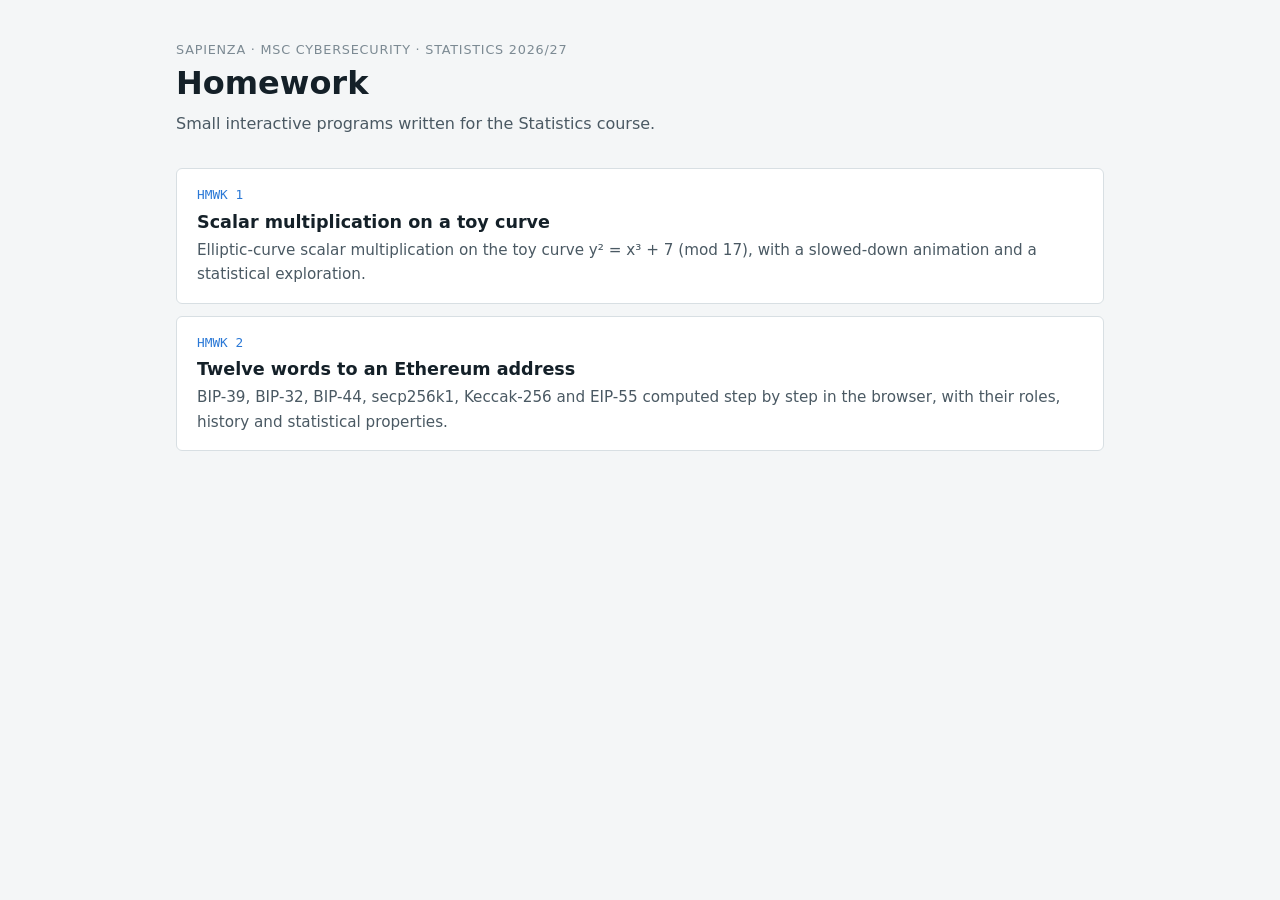
==== index.html @ d6e799f4 "Rename titles and controls" ====
<!doctype html>
<html lang="en">
<head>
  <meta charset="utf-8">
  <meta name="viewport" content="width=device-width, initial-scale=1">
  <title>Statistics in Cybersecurity – Homework</title>
  <link rel="stylesheet" href="css/style.css">
</head>
<body>
  <header class="page-head">
    <p class="eyebrow">Sapienza · MSc Cybersecurity · Statistics 2026/27</p>
    <h1>Homework</h1>
    <p class="lead">Small interactive programs written for the Statistics course.</p>
  </header>

  <main>
    <ol class="hw-list">
      <li>
        <a href="hw1.html">
          <span class="hw-num">HMWK 1</span>
          <span class="hw-title">Scalar multiplication on a toy curve</span>
          <span class="hw-desc">Elliptic-curve scalar multiplication on the toy curve y² = x³ + 7 (mod 17), with a slowed-down animation and a statistical exploration.</span>
        </a>
      </li>
      <li>
        <a href="hw2.html">
          <span class="hw-num">HMWK 2</span>
          <span class="hw-title">Twelve words to an Ethereum address</span>
          <span class="hw-desc">BIP-39, BIP-32, BIP-44, secp256k1, Keccak-256 and EIP-55 computed step by step in the browser, with their roles, history and statistical properties.</span>
        </a>
      </li>
    </ol>
  </main>
</body>
</html>
---- css/style.css ----
:root {
  --bg: #f4f6f7;
  --surface: #ffffff;
  --ink: #142028;
  --ink-2: #4a5963;
  --ink-3: #7c8a93;
  --line: #d8dfe3;
  --accent: #2a78d6;
  --accent-2: #eb6834;
  --good: #1f8a4c;
  --bad: #c43d3d;
  --c-gen: #6250d6;
  --c-sum: #c98500;
  --c-der: #1a9e70;
  --c-hash: #eb6834;

  --font-body: system-ui, -apple-system, "Segoe UI", Roboto, sans-serif;
  --font-mono: ui-monospace, "SF Mono", Menlo, Consolas, monospace;
  --radius: 6px;
  color-scheme: light;
}
@media (prefers-color-scheme: dark) {
  :root {
    --bg: #11171b;
    --surface: #182127;
    --ink: #e8eef1;
    --ink-2: #a9b6be;
    --ink-3: #7d8b94;
    --line: #2b373f;
    --accent: #3987e5;
    --accent-2: #d95926;
    --good: #3fb36f;
    --bad: #e66767;
    --c-gen: #9085e9;
    --c-sum: #e0a521;
    --c-der: #2bbf8a;
    --c-hash: #e8743f;
    color-scheme: dark;
  }
}

* { box-sizing: border-box; }
body {
  margin: 0;
  background: var(--bg);
  color: var(--ink);
  font: 16px/1.6 var(--font-body);
}
a { color: var(--accent); }
.page-head, main, .page-foot {
  max-width: 960px;
  margin: 0 auto;
  padding-inline: 16px;
}
.page-head { padding-block: 40px 16px; }
.page-head h1 { margin: 4px 0 8px; font-size: 2rem; line-height: 1.2; text-wrap: balance; }
.eyebrow {
  margin: 0;
  font-size: 0.8rem;
  letter-spacing: 0.06em;
  text-transform: uppercase;
  color: var(--ink-3);
}
.eyebrow a { color: inherit; }
.lead { max-width: 65ch; color: var(--ink-2); margin: 0; }
.math, code { font-family: var(--font-mono); font-size: 0.92em; }

main { display: grid; gap: 24px; padding-block: 16px 48px; }
section {
  background: var(--surface);
  border: 1px solid var(--line);
  border-radius: var(--radius);
  padding: 20px;
  min-width: 0;
}
section h2 { margin: 0 0 12px; font-size: 1.25rem; display: flex; gap: 10px; align-items: baseline; }
.sec-num { font-family: var(--font-mono); color: var(--accent); font-size: 0.95rem; }

.page-foot { padding-block: 0 32px; color: var(--ink-3); font-size: 0.85rem; }

.hw-list { list-style: none; margin: 0; padding: 0; display: grid; gap: 12px; }
.hw-list li > a, .hw-list li.locked {
  display: grid;
  gap: 2px;
  padding: 16px 20px;
  background: var(--surface);
  border: 1px solid var(--line);
  border-radius: var(--radius);
  color: var(--ink);
  text-decoration: none;
}
.hw-list li > a:hover, .hw-list li > a:focus-visible { border-color: var(--accent); }
.hw-list .locked { opacity: 0.6; }
.hw-num { font-family: var(--font-mono); font-size: 0.8rem; color: var(--accent); }
.hw-title { font-weight: 600; font-size: 1.1rem; }
.hw-desc { color: var(--ink-2); font-size: 0.95rem; }

.note { margin: 0 0 16px; color: var(--ink-2); max-width: 70ch; }
.param-form {
  display: grid;
  grid-template-columns: repeat(auto-fit, minmax(120px, 1fr));
  gap: 12px;
  align-items: end;
}
.param-form label { display: grid; gap: 2px; font-family: var(--font-mono); font-weight: 600; }
.hint { font-family: var(--font-body); font-weight: 400; font-size: 0.75rem; color: var(--ink-3); }
input, select {
  font: inherit;
  font-family: var(--font-mono);
  font-weight: 400;
  padding: 6px 8px;
  border: 1px solid var(--line);
  border-radius: var(--radius);
  background: var(--bg);
  color: var(--ink);
  width: 100%;
}
button {
  font: inherit;
  font-weight: 600;
  padding: 8px 14px;
  border: 1px solid var(--accent);
  border-radius: var(--radius);
  background: var(--accent);
  color: #fff;
  cursor: pointer;
}
button.secondary { background: transparent; color: var(--accent); }
button:hover { filter: brightness(1.08); }
button:focus-visible, input:focus-visible, select:focus-visible { outline: 2px solid var(--accent-2); outline-offset: 2px; }
.error { color: var(--bad); margin: 12px 0 0; }
.check { color: var(--good); margin: 12px 0 0; font-size: 0.95rem; }

.table-wrap { overflow-x: auto; border: 1px solid var(--line); border-radius: var(--radius); }
table { border-collapse: collapse; width: 100%; font-size: 0.95rem; }
th, td { padding: 6px 12px; text-align: left; border-bottom: 1px solid var(--line); white-space: nowrap; }
th { font-size: 0.75rem; text-transform: uppercase; letter-spacing: 0.06em; color: var(--ink-3); background: var(--bg); }
tbody tr:last-child td { border-bottom: 0; }
td.num { font-family: var(--font-mono); font-variant-numeric: tabular-nums; }
td.gap { text-align: center; color: var(--ink-3); font-style: italic; }
tr.final td { background: color-mix(in srgb, var(--accent) 12%, transparent); font-weight: 600; }

.result {
  margin-top: 16px;
  display: flex;
  flex-wrap: wrap;
  gap: 4px 16px;
  align-items: baseline;
  padding: 14px 18px;
  border: 2px solid var(--accent);
  border-radius: var(--radius);
}
.result-label { font-size: 0.8rem; letter-spacing: 0.08em; font-weight: 700; color: var(--accent); }
.result-value { font-family: var(--font-mono); font-size: 1.3rem; font-weight: 600; }
.lbl { white-space: nowrap; }
th.greek { text-transform: none; font-size: 0.9rem; }
button { white-space: nowrap; }

section h3 { margin: 28px 0 8px; font-size: 1.05rem; }
.facts {
  display: grid;
  grid-template-columns: max-content 1fr;
  gap: 4px 16px;
  margin: 16px 0 0;
  font-size: 0.95rem;
}
.facts dt { color: var(--ink-3); }
.facts dd { margin: 0; font-family: var(--font-mono); }
.base-picker {
  display: flex;
  flex-wrap: wrap;
  gap: 8px 12px;
  align-items: center;
  margin-top: 16px;
  padding-top: 16px;
  border-top: 1px solid var(--line);
}
.base-picker label { color: var(--ink-2); font-size: 0.95rem; }
.base-picker select { width: auto; min-width: 0; max-width: 100%; }
.bits { font-family: var(--font-mono); margin: 0 0 12px; font-weight: 600; }
.compare { margin: 12px 0 0; color: var(--ink-2); }

.viz-controls {
  display: flex;
  flex-wrap: wrap;
  gap: 12px 20px;
  align-items: end;
  margin-bottom: 12px;
}
.viz-controls label { display: grid; gap: 4px; font-size: 0.85rem; color: var(--ink-2); }
.viz-controls select { width: auto; max-width: 100%; }
.viz-controls input[type="range"] { padding: 0; accent-color: var(--accent); }
.viz-buttons { display: flex; gap: 8px; }
button:disabled, select:disabled { opacity: 0.45; cursor: not-allowed; }
.viz-caption {
  min-height: 3.2em;
  margin: 0 0 8px;
  font-family: var(--font-mono);
  font-size: 0.9rem;
}
.viz-wrap { max-width: 600px; }
#viz { width: 100%; height: auto; display: block; background: var(--bg); border: 1px solid var(--line); border-radius: var(--radius); }
#viz .grid { stroke: var(--line); stroke-width: 0.5; }
#viz .grid.major { stroke-width: 1; }
#viz .tick { fill: var(--ink-3); font: 11px var(--font-mono); }
#viz .pt { fill: var(--ink-3); }
#viz .pt.trail { fill: var(--ink-2); }
#viz .pt.operand { fill: var(--accent); stroke: var(--surface); stroke-width: 2; }
#viz .pt.third { fill: none; stroke: var(--accent-2); stroke-width: 2; stroke-dasharray: 3 2; }
#viz .pt.result { fill: var(--accent-2); stroke: var(--surface); stroke-width: 2; }
#viz .mod-line { fill: var(--accent); opacity: 0.5; }
#viz .mod-line.vertical { stroke: var(--accent); stroke-width: 2; opacity: 0.5; }
#viz .reflect { stroke: var(--accent-2); stroke-width: 1.5; stroke-dasharray: 4 3; }
#viz .pt-label { font: 600 12px var(--font-mono); paint-order: stroke; stroke: var(--bg); stroke-width: 3px; }
#viz .trail-label { fill: var(--ink-2); font-weight: 400; }
#viz .operand-label { fill: var(--accent); }
#viz .result-label-svg { fill: var(--accent-2); }
.viz-legend {
  list-style: none;
  display: flex;
  flex-wrap: wrap;
  gap: 6px 18px;
  padding: 0;
  margin: 10px 0 0;
  font-size: 0.85rem;
  color: var(--ink-2);
}
.viz-legend li { display: flex; align-items: center; gap: 6px; }
.sw { width: 12px; height: 12px; border-radius: 50%; display: inline-block; }
.sw-point { background: var(--ink-3); }
.sw-operand { background: var(--accent); }
.sw-line { background: var(--accent); opacity: 0.5; border-radius: 2px; }
.sw-third { border: 2px dashed var(--accent-2); }
.sw-result { background: var(--accent-2); }

.stats-controls {
  display: flex;
  flex-wrap: wrap;
  gap: 12px 20px;
  align-items: end;
}
.stats-controls label { display: grid; gap: 4px; font-size: 0.85rem; color: var(--ink-2); }
.stats-controls select { width: auto; max-width: 100%; }
.status { margin: 12px 0 0; font-size: 0.9rem; color: var(--ink-3); }
.chart-grid {
  display: grid;
  grid-template-columns: repeat(auto-fit, minmax(280px, 1fr));
  gap: 16px;
}
.chart-grid > div { min-width: 0; }
.chart { margin: 0 0 12px; }
.chart figcaption { font-size: 0.9rem; font-weight: 600; margin-bottom: 4px; }
.chart svg { width: 100%; height: auto; display: block; }
.chart .gridline { stroke: var(--line); stroke-width: 1; }
.chart .axis { stroke: var(--ink-3); stroke-width: 1; }
.chart .tick { fill: var(--ink-3); font: 11px var(--font-mono); }
.chart .axis-title { fill: var(--ink-2); font: 12px var(--font-body); }
.chart .bar { rx: 1.5; }
.chart .bar:hover { opacity: 0.75; }
.chart .s1, .sw.s1 { fill: var(--accent); background: var(--accent); }
.chart .s2, .sw.s2 { fill: var(--accent-2); background: var(--accent-2); }
.chart .dot { fill: var(--accent); opacity: 0.55; }
.chart .reference { stroke: var(--ink); stroke-width: 1.5; stroke-dasharray: 4 3; opacity: 0.7; }
.chart .reference-label { fill: var(--ink-2); font: 11px var(--font-body); }
.chart-legend {
  list-style: none;
  display: flex;
  flex-wrap: wrap;
  gap: 4px 16px;
  padding: 0;
  margin: 0 0 6px;
  font-size: 0.85rem;
  color: var(--ink-2);
}
.chart-legend li { display: flex; align-items: center; gap: 6px; }
.chart-legend .sw { border-radius: 2px; }
.finding {
  margin: 12px 0 0;
  padding: 10px 14px;
  border-left: 3px solid var(--accent);
  background: var(--bg);
  max-width: 80ch;
  font-size: 0.95rem;
}
.table-wrap + .finding, .chart-grid + .table-wrap, div[id^="ch-"] + .table-wrap { margin-top: 12px; }
table.props td { white-space: normal; vertical-align: top; min-width: 140px; }
table.props td.yes { color: var(--good); }
table.props td.no { color: var(--bad); }
table.props td.partly { color: var(--ink-2); }
#discussion p { max-width: 75ch; }
#stats th, #discussion th { text-transform: none; letter-spacing: 0; font-size: 0.8rem; }

.mono { font-family: var(--font-mono); font-size: 0.88rem; overflow-wrap: anywhere; word-break: break-all; }
.wallet-form {
  display: grid;
  grid-template-columns: repeat(auto-fit, minmax(160px, 1fr));
  gap: 12px;
  align-items: end;
}
.wallet-form label { display: grid; gap: 4px; font-weight: 600; font-size: 0.9rem; }
.wallet-form .wide { grid-column: 1 / -1; }
textarea {
  font: inherit;
  font-family: var(--font-mono);
  font-weight: 400;
  padding: 8px;
  border: 1px solid var(--line);
  border-radius: var(--radius);
  background: var(--bg);
  color: var(--ink);
  width: 100%;
  resize: vertical;
}
textarea:focus-visible { outline: 2px solid var(--accent-2); outline-offset: 2px; }
.form-buttons { display: flex; flex-wrap: wrap; gap: 8px; }

.pipeline { list-style: none; counter-reset: step; margin: 20px 0 0; padding: 0; display: grid; gap: 0; }
.step {
  counter-increment: step;
  position: relative;
  padding: 14px 0 14px 44px;
  border-left: 2px solid var(--line);
  margin-left: 14px;
  min-width: 0;
}
.step::before {
  content: counter(step);
  position: absolute;
  left: -15px;
  top: 12px;
  width: 28px;
  height: 28px;
  border-radius: 50%;
  background: var(--surface);
  border: 2px solid var(--accent);
  color: var(--accent);
  font: 600 0.85rem/24px var(--font-mono);
  text-align: center;
}
.step-head { display: flex; flex-wrap: wrap; gap: 6px 8px; align-items: center; }
.step-title { font-weight: 700; font-size: 1.05rem; margin-right: 4px; }
.step-text { margin: 6px 0 8px; color: var(--ink-2); max-width: 75ch; font-size: 0.95rem; }
.step-value { display: grid; grid-template-columns: 7.5rem 1fr; gap: 4px 12px; margin-top: 4px; }
.step-value > * { min-width: 0; }
.value-label { color: var(--ink-3); font-size: 0.8rem; padding-top: 2px; }
.badge {
  font: 600 0.75rem var(--font-mono);
  padding: 2px 8px;
  border-radius: 999px;
  background: var(--ink);
  color: var(--surface);
}
.chip {
  display: inline-block;
  font-size: 0.75rem;
  padding: 1px 8px;
  border-radius: 999px;
  border: 1px solid var(--chip, var(--ink-3));
  color: var(--ink);
  background: color-mix(in srgb, var(--chip, var(--ink-3)) 16%, transparent);
  white-space: nowrap;
}
.c-gen { --chip: var(--c-gen); }
.c-enc { --chip: var(--ink-3); }
.c-sum { --chip: var(--c-sum); }
.c-der { --chip: var(--c-der); }
.c-pkc { --chip: var(--accent); }
.c-hash { --chip: var(--c-hash); }

.words { display: flex; flex-wrap: wrap; gap: 6px; }
.word {
  display: grid;
  gap: 1px;
  padding: 4px 8px;
  border: 1px solid var(--line);
  border-radius: var(--radius);
  background: var(--bg);
  min-width: 0;
}
.word-text { font-weight: 600; }
.word-index { font: 0.7rem var(--font-mono); color: var(--ink-3); }
.word-bits { font: 0.7rem var(--font-mono); color: var(--ink-2); letter-spacing: 0.02em; }
.cs-bit { color: var(--c-sum); font-weight: 700; }
.path-levels { display: grid; gap: 4px; }
.path-level { display: grid; grid-template-columns: minmax(0, 11rem) minmax(0, 11rem) minmax(0, 1fr); gap: 8px; font-size: 0.85rem; }
.path-label { font-family: var(--font-mono); font-weight: 600; overflow-wrap: anywhere; }
.path-name { color: var(--ink-2); }
.dim { color: var(--ink-3); }
.tail { color: var(--c-hash); font-weight: 700; }
.addr-chars { font-family: var(--font-mono); font-size: 1rem; overflow-wrap: anywhere; word-break: break-all; }
.addr-chars .upper { color: var(--c-hash); font-weight: 700; }
.addr-chars .lower { color: var(--accent); }
.addr-chars .digit { color: var(--ink-3); }
.result-note { flex-basis: 100%; color: var(--good); font-size: 0.9rem; }
#final-address .result-value { overflow-wrap: anywhere; font-size: 1.1rem; }

.cards { display: grid; grid-template-columns: repeat(auto-fit, minmax(260px, 1fr)); gap: 14px; }
.card { border: 1px solid var(--line); border-radius: var(--radius); padding: 14px 16px; background: var(--bg); min-width: 0; }
.card h3 { margin: 0 0 8px; font-size: 1rem; display: flex; flex-wrap: wrap; gap: 6px; align-items: center; }
.card p { margin: 0 0 8px; font-size: 0.95rem; }
.card p:last-child { margin-bottom: 0; }

.timeline { list-style: none; margin: 0 0 16px; padding: 0; display: grid; gap: 0; }
.timeline li {
  display: grid;
  grid-template-columns: 4rem 1fr;
  gap: 12px;
  padding: 8px 0;
  border-bottom: 1px solid var(--line);
}
.timeline li:last-child { border-bottom: 0; }
.timeline .year { font: 700 1rem var(--font-mono); color: var(--accent); font-variant-numeric: tabular-nums; }

.hash-label { display: grid; gap: 4px; font-weight: 600; font-size: 0.9rem; max-width: 520px; }
.hash-demo { display: grid; grid-template-columns: max-content 1fr; gap: 6px 16px; margin: 12px 0 0; }
.hash-demo dt { font-weight: 600; font-size: 0.9rem; }
.hash-demo dd { margin: 0; min-width: 0; }
.why-list { display: grid; gap: 10px; padding-left: 20px; max-width: 80ch; }
#why p, #history .note { max-width: 80ch; }
#standards td.num, .props td.num { white-space: nowrap; font-family: var(--font-mono); }
@media (max-width: 600px) {
  .step { padding-left: 26px; }
  .step-value { grid-template-columns: 1fr; gap: 2px; }
  .path-level { grid-template-columns: 1fr; padding-bottom: 6px; border-bottom: 1px solid var(--line); }
  .timeline li { grid-template-columns: 3.2rem 1fr; }
  section { padding: 16px 14px; }
}
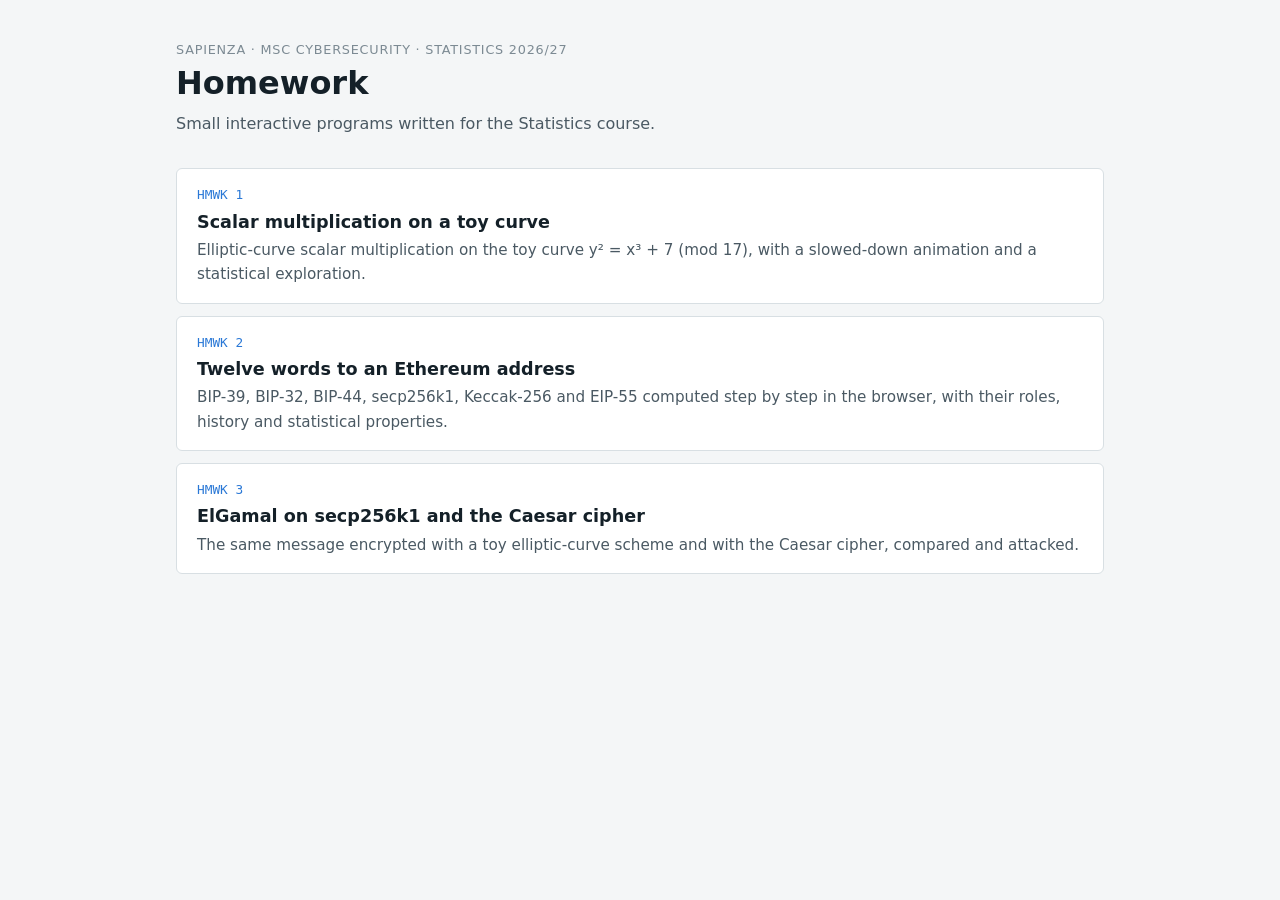
==== commit ff151c1c: "toy ElGamal, Caesar cipher and comparison" ====
--- a/index.html
+++ b/index.html
@@ -29,6 +29,13 @@
           <span class="hw-desc">BIP-39, BIP-32, BIP-44, secp256k1, Keccak-256 and EIP-55 computed step by step in the browser, with their roles, history and statistical properties.</span>
         </a>
       </li>
+      <li>
+        <a href="hw3.html">
+          <span class="hw-num">HMWK 3</span>
+          <span class="hw-title">ElGamal on secp256k1 and the Caesar cipher</span>
+          <span class="hw-desc">The same message encrypted with a toy elliptic-curve scheme and with the Caesar cipher, compared and attacked.</span>
+        </a>
+      </li>
     </ol>
   </main>
 </body>
--- a/css/style.css
+++ b/css/style.css
@@ -166,19 +166,7 @@
 }
 .facts dt { color: var(--ink-3); }
 .facts dd { margin: 0; font-family: var(--font-mono); }
-.base-picker {
-  display: flex;
-  flex-wrap: wrap;
-  gap: 8px 12px;
-  align-items: center;
-  margin-top: 16px;
-  padding-top: 16px;
-  border-top: 1px solid var(--line);
-}
-.base-picker label { color: var(--ink-2); font-size: 0.95rem; }
-.base-picker select { width: auto; min-width: 0; max-width: 100%; }
 .bits { font-family: var(--font-mono); margin: 0 0 12px; font-weight: 600; }
-.compare { margin: 12px 0 0; color: var(--ink-2); }
 
 .viz-controls {
   display: flex;
@@ -259,7 +247,6 @@
 .chart .bar:hover { opacity: 0.75; }
 .chart .s1, .sw.s1 { fill: var(--accent); background: var(--accent); }
 .chart .s2, .sw.s2 { fill: var(--accent-2); background: var(--accent-2); }
-.chart .dot { fill: var(--accent); opacity: 0.55; }
 .chart .reference { stroke: var(--ink); stroke-width: 1.5; stroke-dasharray: 4 3; opacity: 0.7; }
 .chart .reference-label { fill: var(--ink-2); font: 11px var(--font-body); }
 .chart-legend {
@@ -284,35 +271,10 @@
 }
 .table-wrap + .finding, .chart-grid + .table-wrap, div[id^="ch-"] + .table-wrap { margin-top: 12px; }
 table.props td { white-space: normal; vertical-align: top; min-width: 140px; }
-table.props td.yes { color: var(--good); }
-table.props td.no { color: var(--bad); }
-table.props td.partly { color: var(--ink-2); }
 #discussion p { max-width: 75ch; }
 #stats th, #discussion th { text-transform: none; letter-spacing: 0; font-size: 0.8rem; }
 
 .mono { font-family: var(--font-mono); font-size: 0.88rem; overflow-wrap: anywhere; word-break: break-all; }
-.wallet-form {
-  display: grid;
-  grid-template-columns: repeat(auto-fit, minmax(160px, 1fr));
-  gap: 12px;
-  align-items: end;
-}
-.wallet-form label { display: grid; gap: 4px; font-weight: 600; font-size: 0.9rem; }
-.wallet-form .wide { grid-column: 1 / -1; }
-textarea {
-  font: inherit;
-  font-family: var(--font-mono);
-  font-weight: 400;
-  padding: 8px;
-  border: 1px solid var(--line);
-  border-radius: var(--radius);
-  background: var(--bg);
-  color: var(--ink);
-  width: 100%;
-  resize: vertical;
-}
-textarea:focus-visible { outline: 2px solid var(--accent-2); outline-offset: 2px; }
-.form-buttons { display: flex; flex-wrap: wrap; gap: 8px; }
 
 .pipeline { list-style: none; counter-reset: step; margin: 20px 0 0; padding: 0; display: grid; gap: 0; }
 .step {
@@ -367,30 +329,11 @@
 .c-pkc { --chip: var(--accent); }
 .c-hash { --chip: var(--c-hash); }
 
-.words { display: flex; flex-wrap: wrap; gap: 6px; }
-.word {
-  display: grid;
-  gap: 1px;
-  padding: 4px 8px;
-  border: 1px solid var(--line);
-  border-radius: var(--radius);
-  background: var(--bg);
-  min-width: 0;
-}
-.word-text { font-weight: 600; }
-.word-index { font: 0.7rem var(--font-mono); color: var(--ink-3); }
-.word-bits { font: 0.7rem var(--font-mono); color: var(--ink-2); letter-spacing: 0.02em; }
-.cs-bit { color: var(--c-sum); font-weight: 700; }
 .path-levels { display: grid; gap: 4px; }
-.path-level { display: grid; grid-template-columns: minmax(0, 11rem) minmax(0, 11rem) minmax(0, 1fr); gap: 8px; font-size: 0.85rem; }
+.path-level { display: grid; grid-template-columns: minmax(0, 11rem) minmax(0, 1fr); gap: 8px; font-size: 0.85rem; }
 .path-label { font-family: var(--font-mono); font-weight: 600; overflow-wrap: anywhere; }
-.path-name { color: var(--ink-2); }
 .dim { color: var(--ink-3); }
 .tail { color: var(--c-hash); font-weight: 700; }
-.addr-chars { font-family: var(--font-mono); font-size: 1rem; overflow-wrap: anywhere; word-break: break-all; }
-.addr-chars .upper { color: var(--c-hash); font-weight: 700; }
-.addr-chars .lower { color: var(--accent); }
-.addr-chars .digit { color: var(--ink-3); }
 .result-note { flex-basis: 100%; color: var(--good); font-size: 0.9rem; }
 #final-address .result-value { overflow-wrap: anywhere; font-size: 1.1rem; }
 
@@ -425,3 +368,25 @@
   .timeline li { grid-template-columns: 3.2rem 1fr; }
   section { padding: 16px 14px; }
 }
+
+.msg-label { display: grid; gap: 4px; font-weight: 600; font-size: 0.9rem; margin-bottom: 12px; }
+textarea {
+  font: inherit;
+  font-family: var(--font-mono);
+  font-weight: 400;
+  padding: 8px;
+  border: 1px solid var(--line);
+  border-radius: var(--radius);
+  background: var(--bg);
+  color: var(--ink);
+  width: 100%;
+  resize: vertical;
+}
+textarea:focus-visible { outline: 2px solid var(--accent-2); outline-offset: 2px; }
+.param-form .wide-field { grid-column: span 2; }
+.algo { margin: 0; padding-left: 1.4rem; display: grid; gap: 8px; max-width: 75ch; }
+.result-text { font-family: var(--font-mono); overflow-wrap: anywhere; flex-basis: 100%; }
+.result-note.bad { color: var(--bad); }
+#caesar-out dd { overflow-wrap: anywhere; }
+#ecc-keys dd { overflow-wrap: anywhere; word-break: break-all; }
+.table-wrap + .chart-grid { margin-top: 16px; }
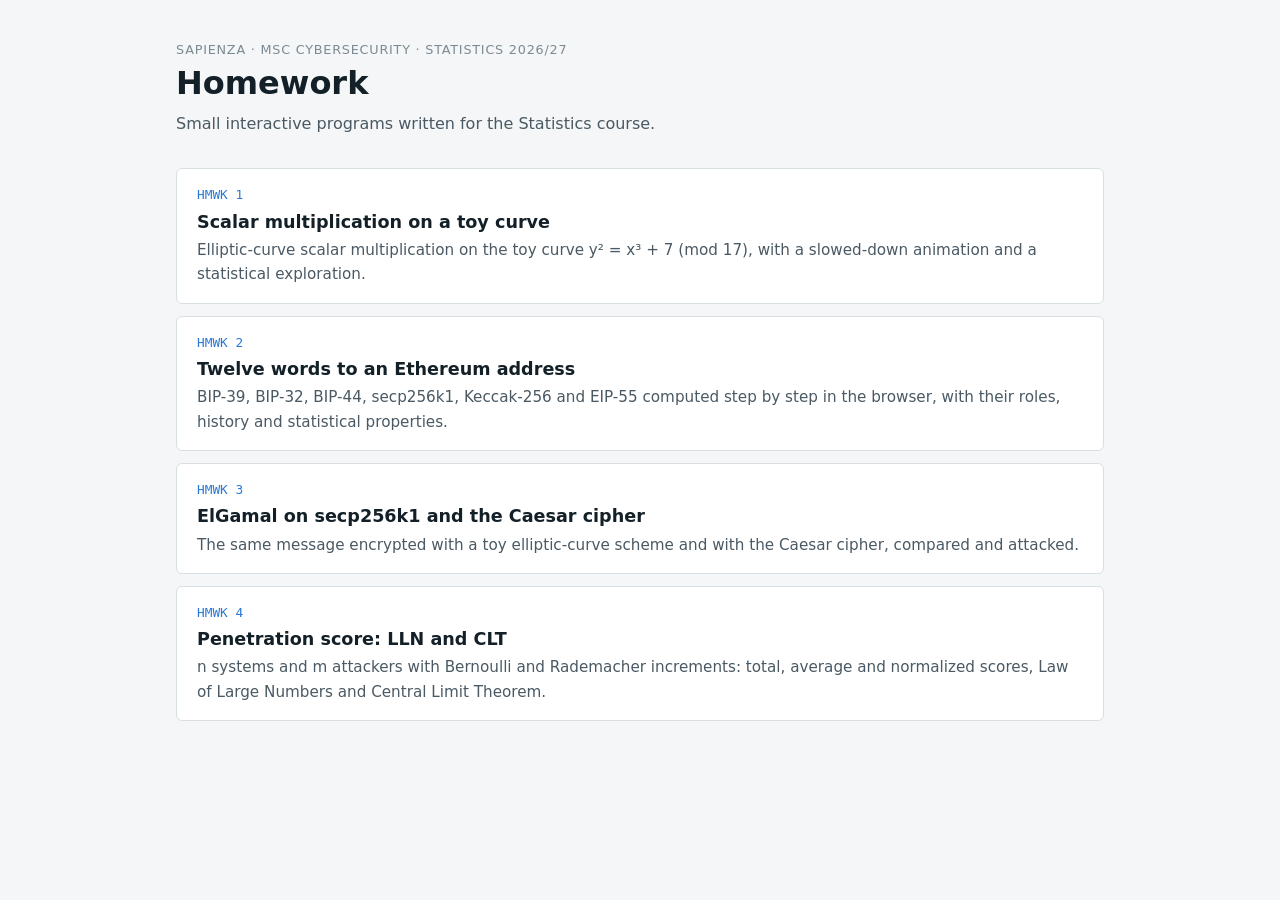
==== commit ac60270e: "add hw 4" ====
--- a/index.html
+++ b/index.html
@@ -36,6 +36,13 @@
           <span class="hw-desc">The same message encrypted with a toy elliptic-curve scheme and with the Caesar cipher, compared and attacked.</span>
         </a>
       </li>
+      <li>
+        <a href="hw4.html">
+          <span class="hw-num">HMWK 4</span>
+          <span class="hw-title">Penetration score: LLN and CLT</span>
+          <span class="hw-desc">n systems and m attackers with Bernoulli and Rademacher increments: total, average and normalized scores, Law of Large Numbers and Central Limit Theorem.</span>
+        </a>
+      </li>
     </ol>
   </main>
 </body>
--- a/css/style.css
+++ b/css/style.css
@@ -247,6 +247,7 @@
 .chart .bar:hover { opacity: 0.75; }
 .chart .s1, .sw.s1 { fill: var(--accent); background: var(--accent); }
 .chart .s2, .sw.s2 { fill: var(--accent-2); background: var(--accent-2); }
+.chart .s3, .sw.s3 { fill: var(--c-gen); background: var(--c-gen); }
 .chart .reference { stroke: var(--ink); stroke-width: 1.5; stroke-dasharray: 4 3; opacity: 0.7; }
 .chart .reference-label { fill: var(--ink-2); font: 11px var(--font-body); }
 .chart-legend {
@@ -272,7 +273,7 @@
 .table-wrap + .finding, .chart-grid + .table-wrap, div[id^="ch-"] + .table-wrap { margin-top: 12px; }
 table.props td { white-space: normal; vertical-align: top; min-width: 140px; }
 #discussion p { max-width: 75ch; }
-#stats th, #discussion th { text-transform: none; letter-spacing: 0; font-size: 0.8rem; }
+#stats th, #discussion th, #cryptanalysis th, #compare th, #attack th, #model th, #trajectories th, #distributions th, #lln th, #clt th { text-transform: none; letter-spacing: 0; font-size: 0.8rem; }
 
 .mono { font-family: var(--font-mono); font-size: 0.88rem; overflow-wrap: anywhere; word-break: break-all; }
 
@@ -390,3 +391,11 @@
 #caesar-out dd { overflow-wrap: anywhere; }
 #ecc-keys dd { overflow-wrap: anywhere; word-break: break-all; }
 .table-wrap + .chart-grid { margin-top: 16px; }
+.chart .line { fill: none; stroke-width: 1.5; }
+.chart .line.path { stroke: var(--accent); stroke-width: 1; opacity: 0.45; }
+.chart .line.guide { stroke: var(--accent-2); stroke-width: 2; stroke-dasharray: 6 4; }
+.chart .line.mean { stroke: var(--ink); stroke-width: 2; }
+.chart .line.normal { stroke: var(--accent-2); stroke-width: 2.5; }
+.sw.path { background: var(--accent); }
+.sw.guide { background: var(--accent-2); }
+.sw.mean { background: var(--ink); }
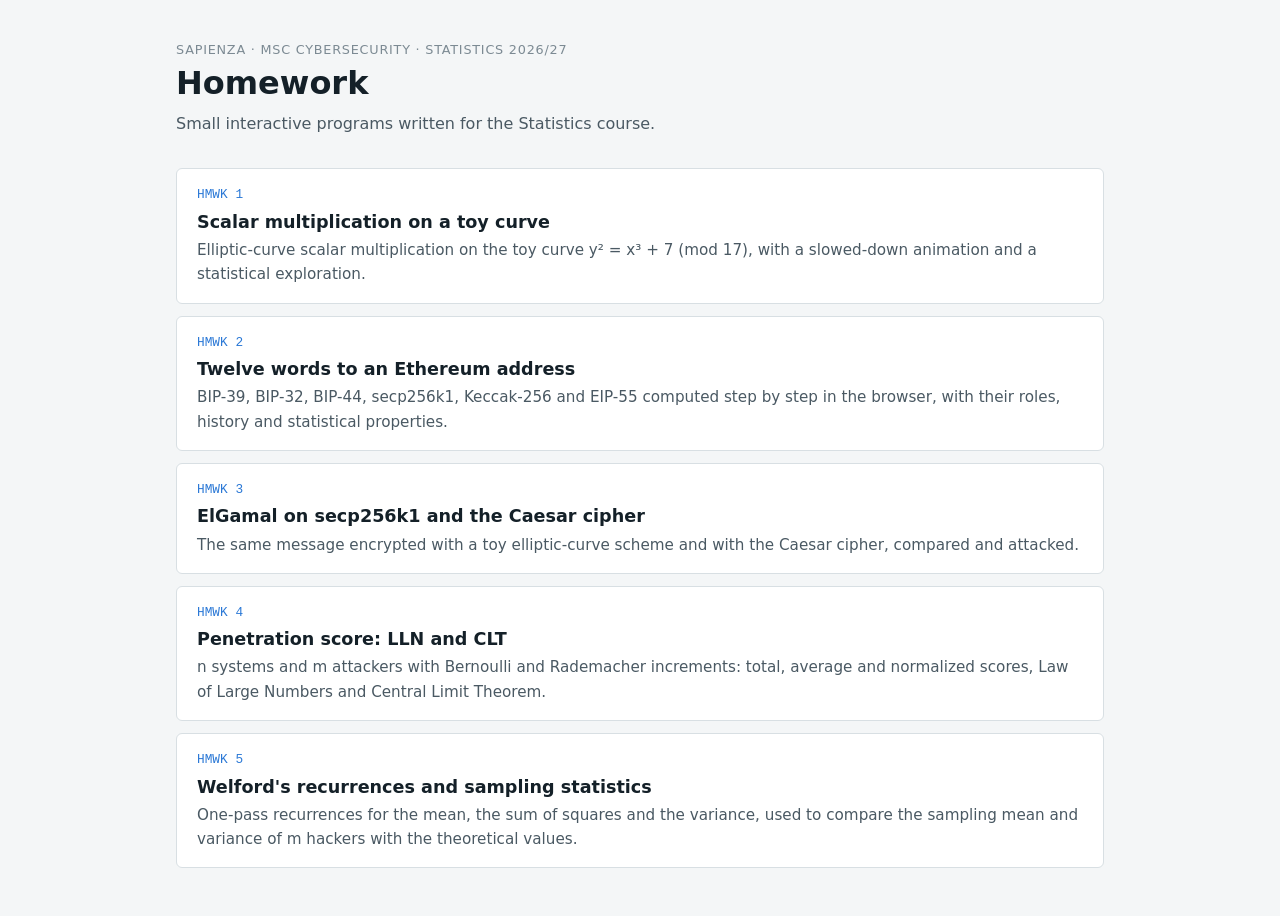
==== commit 5fdf3ccb: "HMWK 5 Welford’s recurrences" ====
--- a/index.html
+++ b/index.html
@@ -43,6 +43,13 @@
           <span class="hw-desc">n systems and m attackers with Bernoulli and Rademacher increments: total, average and normalized scores, Law of Large Numbers and Central Limit Theorem.</span>
         </a>
       </li>
+      <li>
+        <a href="hw5.html">
+          <span class="hw-num">HMWK 5</span>
+          <span class="hw-title">Welford's recurrences and sampling statistics</span>
+          <span class="hw-desc">One-pass recurrences for the mean, the sum of squares and the variance, used to compare the sampling mean and variance of m hackers with the theoretical values.</span>
+        </a>
+      </li>
     </ol>
   </main>
 </body>
--- a/css/style.css
+++ b/css/style.css
@@ -273,7 +273,7 @@
 .table-wrap + .finding, .chart-grid + .table-wrap, div[id^="ch-"] + .table-wrap { margin-top: 12px; }
 table.props td { white-space: normal; vertical-align: top; min-width: 140px; }
 #discussion p { max-width: 75ch; }
-#stats th, #discussion th, #cryptanalysis th, #compare th, #attack th, #model th, #trajectories th, #distributions th, #lln th, #clt th { text-transform: none; letter-spacing: 0; font-size: 0.8rem; }
+#stats th, #discussion th, #cryptanalysis th, #compare th, #attack th, #model th, #trajectories th, #distributions th, #lln th, #clt th, #interpretation th { text-transform: none; letter-spacing: 0; font-size: 0.8rem; }
 
 .mono { font-family: var(--font-mono); font-size: 0.88rem; overflow-wrap: anywhere; word-break: break-all; }
 
@@ -399,3 +399,17 @@
 .sw.path { background: var(--accent); }
 .sw.guide { background: var(--accent-2); }
 .sw.mean { background: var(--ink); }
+.code-block {
+  margin: 0 0 16px;
+  padding: 12px 14px;
+  background: var(--bg);
+  border: 1px solid var(--line);
+  border-radius: var(--radius);
+  overflow-x: auto;
+  font-size: 0.9rem;
+  line-height: 1.5;
+}
+.derivation { margin-bottom: 16px; }
+.derivation li { overflow-wrap: anywhere; }
+#welford-form, #sample-form { margin-bottom: 16px; }
+#welford th, #sampling th, #repeat th { text-transform: none; letter-spacing: 0; font-size: 0.8rem; }
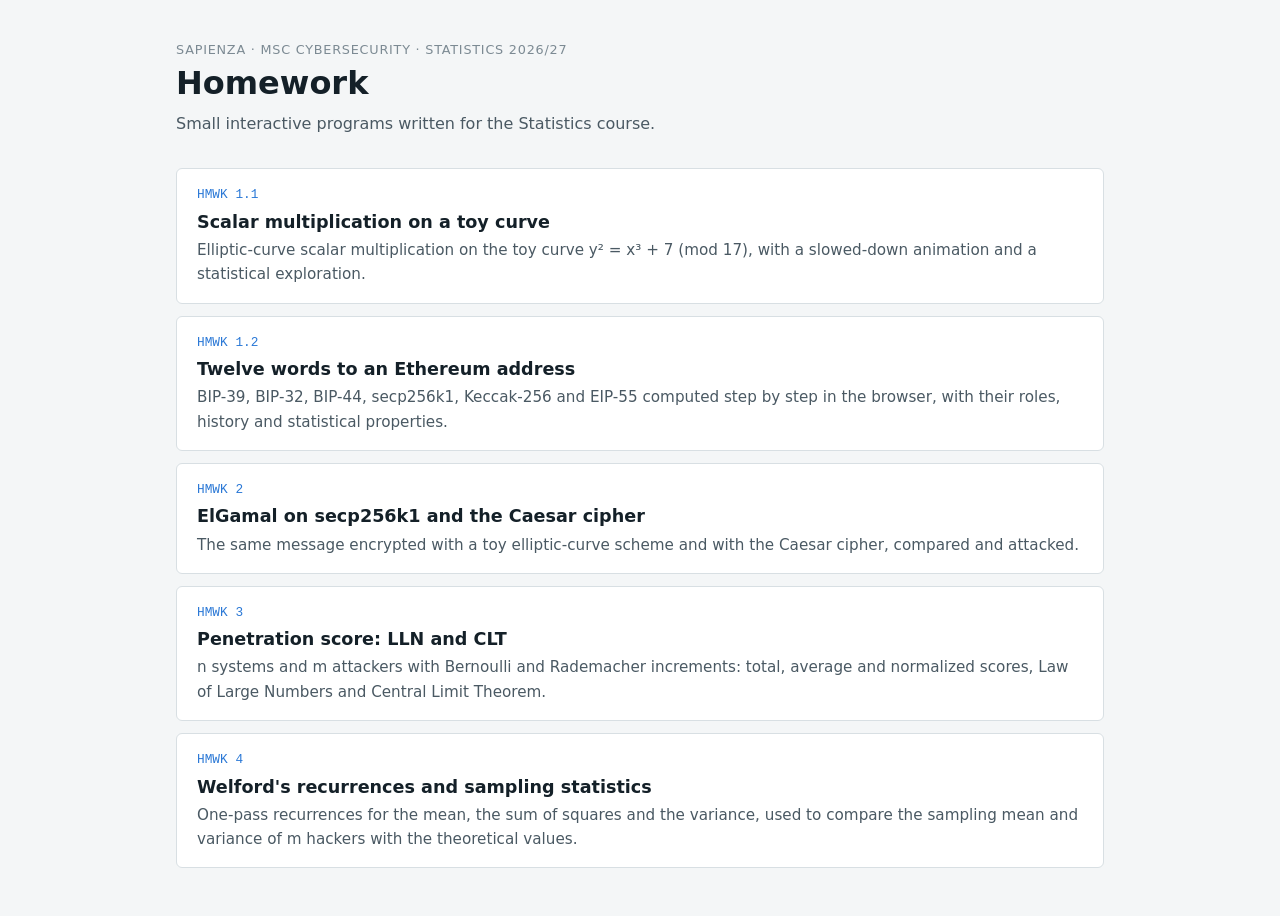
==== commit 749c0eff: "Renumber homeworks" ====
--- a/index.html
+++ b/index.html
@@ -17,35 +17,35 @@
     <ol class="hw-list">
       <li>
         <a href="hw1.html">
-          <span class="hw-num">HMWK 1</span>
+          <span class="hw-num">HMWK 1.1</span>
           <span class="hw-title">Scalar multiplication on a toy curve</span>
           <span class="hw-desc">Elliptic-curve scalar multiplication on the toy curve y² = x³ + 7 (mod 17), with a slowed-down animation and a statistical exploration.</span>
         </a>
       </li>
       <li>
         <a href="hw2.html">
-          <span class="hw-num">HMWK 2</span>
+          <span class="hw-num">HMWK 1.2</span>
           <span class="hw-title">Twelve words to an Ethereum address</span>
           <span class="hw-desc">BIP-39, BIP-32, BIP-44, secp256k1, Keccak-256 and EIP-55 computed step by step in the browser, with their roles, history and statistical properties.</span>
         </a>
       </li>
       <li>
         <a href="hw3.html">
-          <span class="hw-num">HMWK 3</span>
+          <span class="hw-num">HMWK 2</span>
           <span class="hw-title">ElGamal on secp256k1 and the Caesar cipher</span>
           <span class="hw-desc">The same message encrypted with a toy elliptic-curve scheme and with the Caesar cipher, compared and attacked.</span>
         </a>
       </li>
       <li>
         <a href="hw4.html">
-          <span class="hw-num">HMWK 4</span>
+          <span class="hw-num">HMWK 3</span>
           <span class="hw-title">Penetration score: LLN and CLT</span>
           <span class="hw-desc">n systems and m attackers with Bernoulli and Rademacher increments: total, average and normalized scores, Law of Large Numbers and Central Limit Theorem.</span>
         </a>
       </li>
       <li>
         <a href="hw5.html">
-          <span class="hw-num">HMWK 5</span>
+          <span class="hw-num">HMWK 4</span>
           <span class="hw-title">Welford's recurrences and sampling statistics</span>
           <span class="hw-desc">One-pass recurrences for the mean, the sum of squares and the variance, used to compare the sampling mean and variance of m hackers with the theoretical values.</span>
         </a>
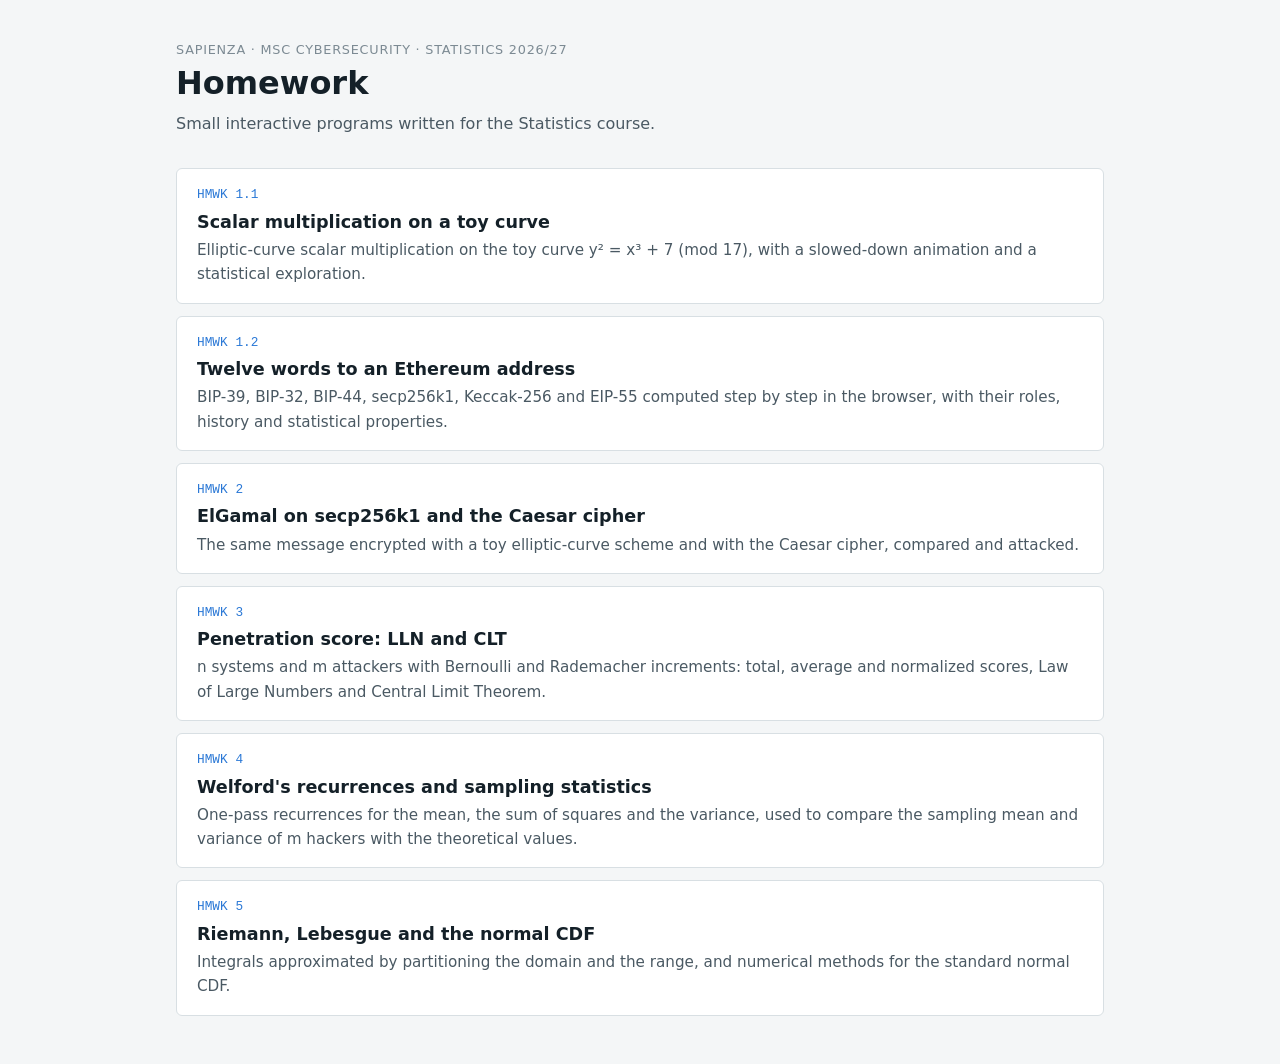
==== commit b344138c: "Add HMWK 5 Riemann and Lebesgue integration" ====
--- a/index.html
+++ b/index.html
@@ -50,6 +50,13 @@
           <span class="hw-desc">One-pass recurrences for the mean, the sum of squares and the variance, used to compare the sampling mean and variance of m hackers with the theoretical values.</span>
         </a>
       </li>
+      <li>
+        <a href="hw6.html">
+          <span class="hw-num">HMWK 5</span>
+          <span class="hw-title">Riemann, Lebesgue and the normal CDF</span>
+          <span class="hw-desc">Integrals approximated by partitioning the domain and the range, and numerical methods for the standard normal CDF.</span>
+        </a>
+      </li>
     </ol>
   </main>
 </body>
--- a/css/style.css
+++ b/css/style.css
@@ -412,4 +412,4 @@
 .derivation { margin-bottom: 16px; }
 .derivation li { overflow-wrap: anywhere; }
 #welford-form, #sample-form { margin-bottom: 16px; }
-#welford th, #sampling th, #repeat th { text-transform: none; letter-spacing: 0; font-size: 0.8rem; }
+#welford th, #sampling th, #repeat th, #integrals th, #convergence th, #pathological th, #normal th, #methods th, #efficiency th { text-transform: none; letter-spacing: 0; font-size: 0.8rem; }
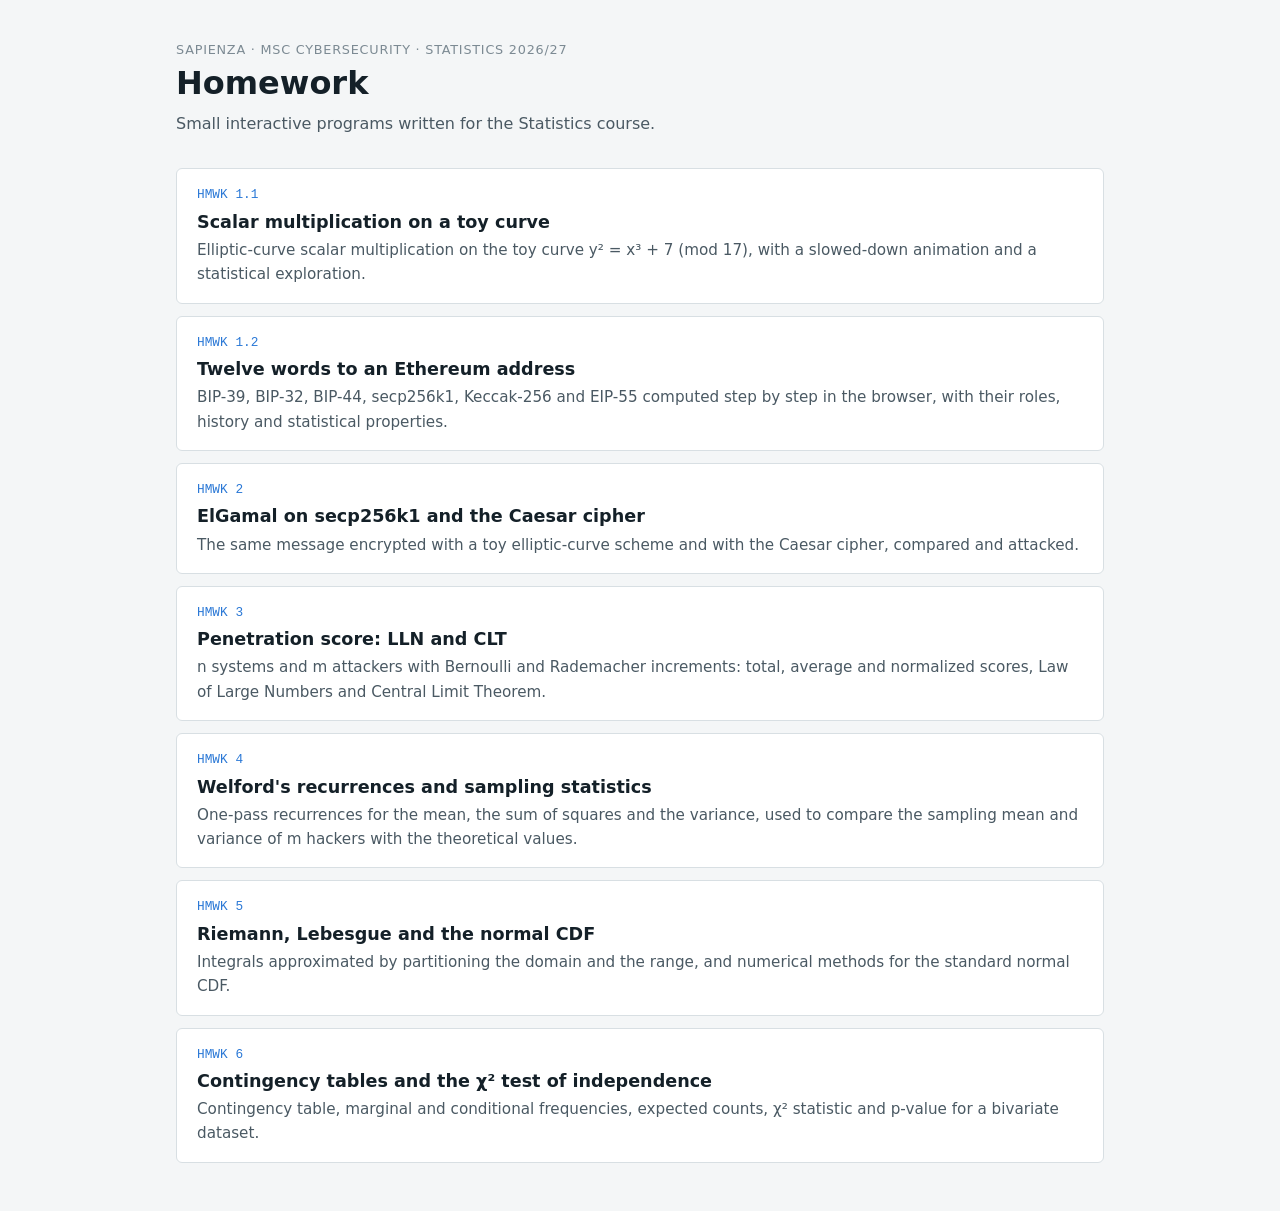
==== commit eea14e79: "Add HMWK 6 contingency table and frequencies" ====
--- a/index.html
+++ b/index.html
@@ -57,6 +57,13 @@
           <span class="hw-desc">Integrals approximated by partitioning the domain and the range, and numerical methods for the standard normal CDF.</span>
         </a>
       </li>
+      <li>
+        <a href="hw7.html">
+          <span class="hw-num">HMWK 6</span>
+          <span class="hw-title">Contingency tables and the χ² test of independence</span>
+          <span class="hw-desc">Contingency table, marginal and conditional frequencies, expected counts, χ² statistic and p-value for a bivariate dataset.</span>
+        </a>
+      </li>
     </ol>
   </main>
 </body>
--- a/css/style.css
+++ b/css/style.css
@@ -412,4 +412,5 @@
 .derivation { margin-bottom: 16px; }
 .derivation li { overflow-wrap: anywhere; }
 #welford-form, #sample-form { margin-bottom: 16px; }
-#welford th, #sampling th, #repeat th, #integrals th, #convergence th, #pathological th, #normal th, #methods th, #efficiency th { text-transform: none; letter-spacing: 0; font-size: 0.8rem; }
+#welford th, #sampling th, #repeat th, #integrals th, #convergence th, #pathological th, #normal th, #methods th, #efficiency th, #data th, #test th, #conclusions th { text-transform: none; letter-spacing: 0; font-size: 0.8rem; }
+#data-form { margin-bottom: 8px; }
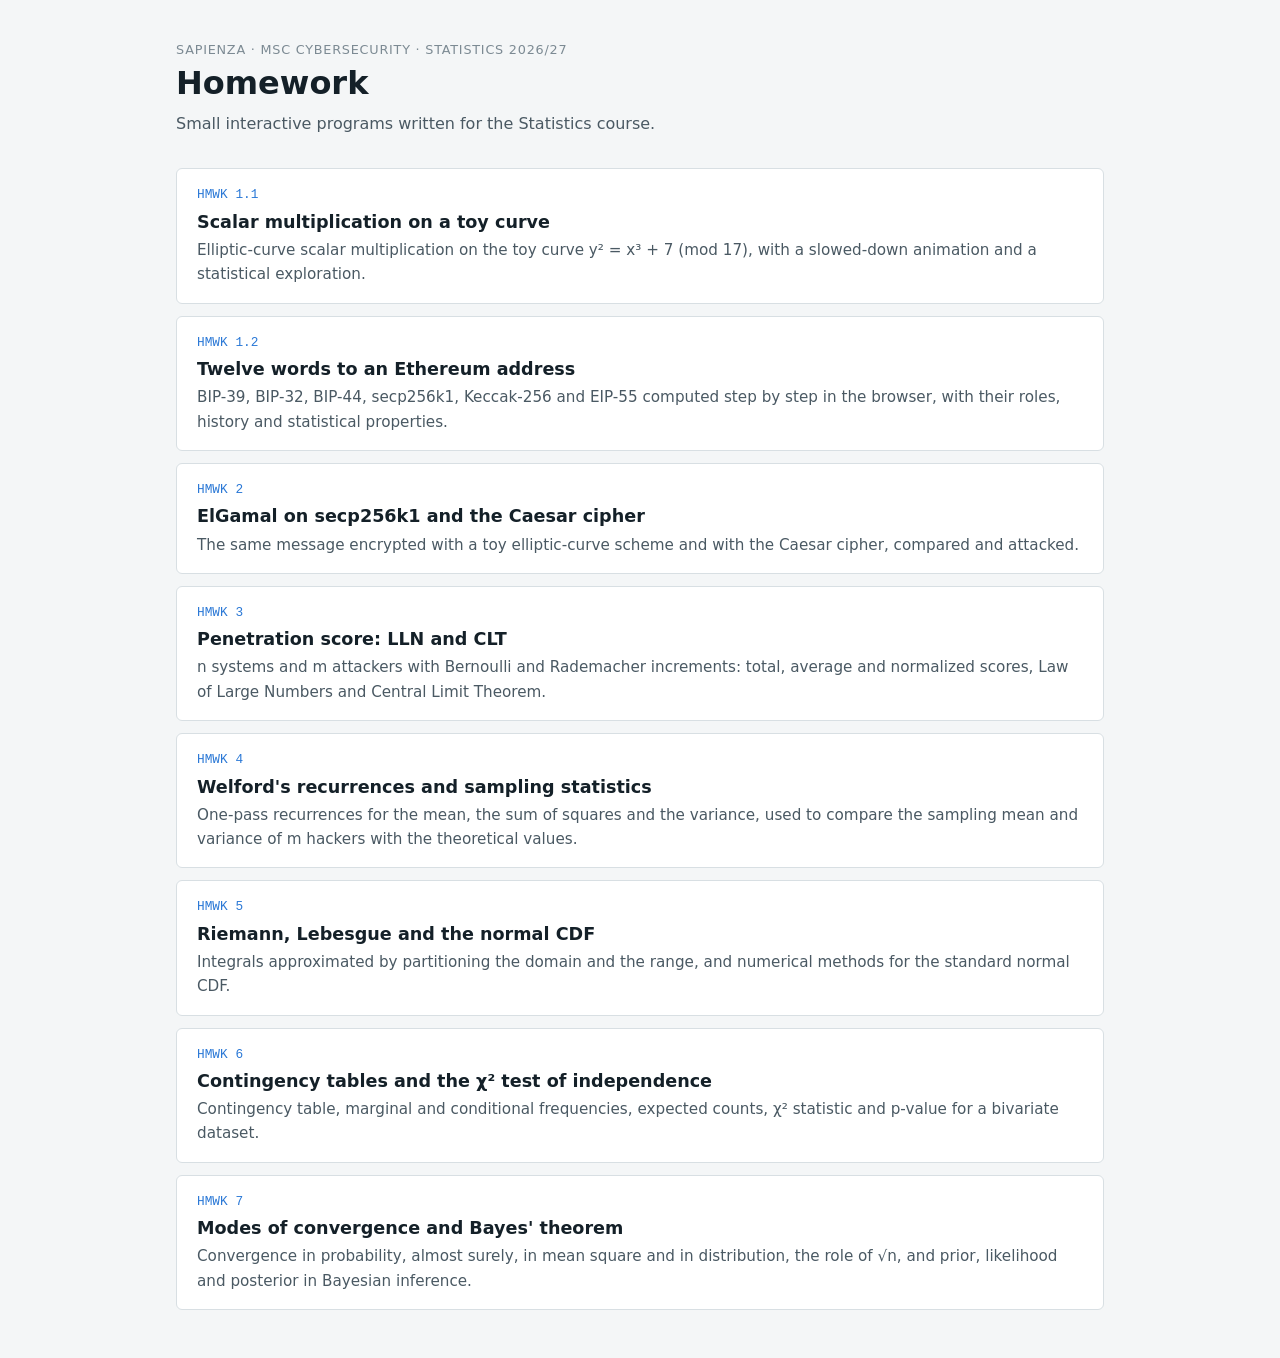
==== commit bae17314: "Add HMWK 7 modes of convergence" ====
--- a/index.html
+++ b/index.html
@@ -64,6 +64,13 @@
           <span class="hw-desc">Contingency table, marginal and conditional frequencies, expected counts, χ² statistic and p-value for a bivariate dataset.</span>
         </a>
       </li>
+      <li>
+        <a href="hw8.html">
+          <span class="hw-num">HMWK 7</span>
+          <span class="hw-title">Modes of convergence and Bayes' theorem</span>
+          <span class="hw-desc">Convergence in probability, almost surely, in mean square and in distribution, the role of √n, and prior, likelihood and posterior in Bayesian inference.</span>
+        </a>
+      </li>
     </ol>
   </main>
 </body>
--- a/css/style.css
+++ b/css/style.css
@@ -412,5 +412,6 @@
 .derivation { margin-bottom: 16px; }
 .derivation li { overflow-wrap: anywhere; }
 #welford-form, #sample-form { margin-bottom: 16px; }
-#welford th, #sampling th, #repeat th, #integrals th, #convergence th, #pathological th, #normal th, #methods th, #efficiency th, #data th, #test th, #conclusions th { text-transform: none; letter-spacing: 0; font-size: 0.8rem; }
+#welford th, #sampling th, #repeat th, #integrals th, #convergence th, #pathological th, #normal th, #methods th, #efficiency th, #data th, #test th, #conclusions th, #modes th, #sqrtn th, #examples th { text-transform: none; letter-spacing: 0; font-size: 0.8rem; }
 #data-form { margin-bottom: 8px; }
+#conv-form, #alert-form { margin-bottom: 16px; }
